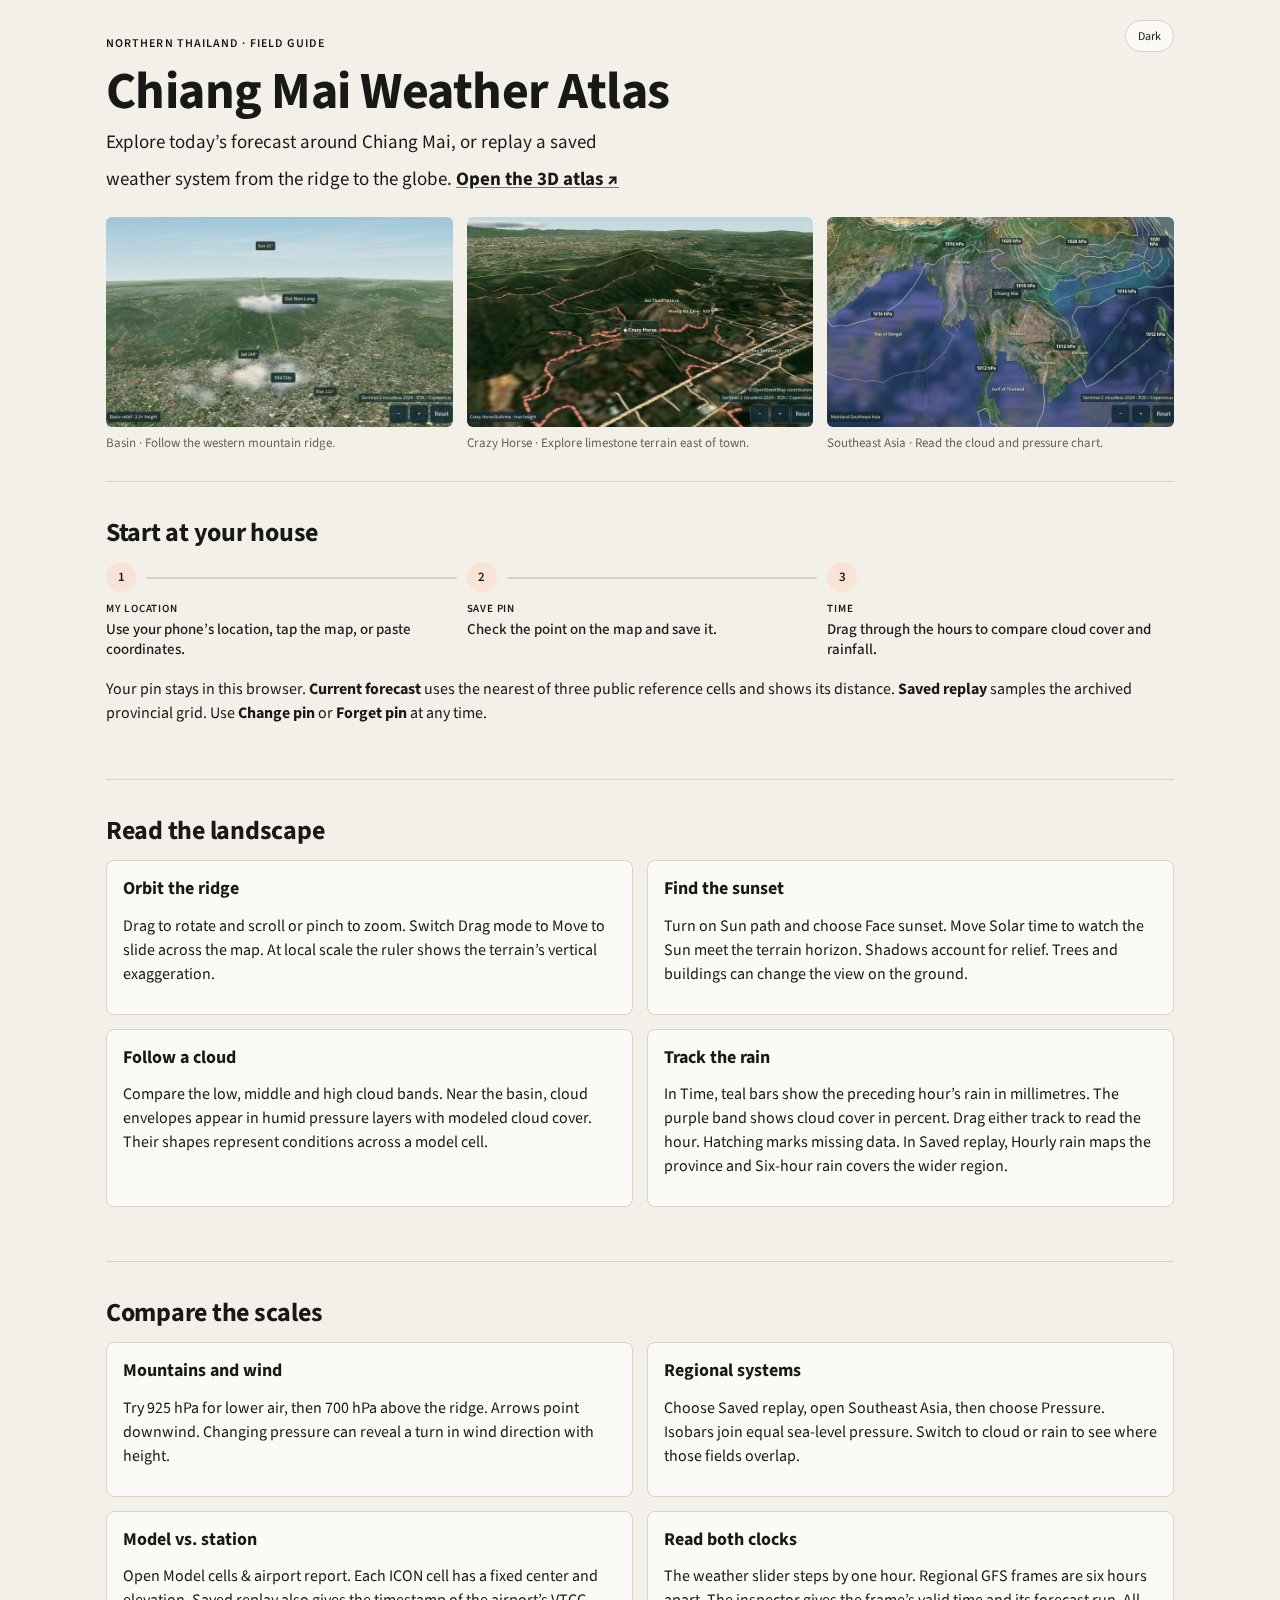
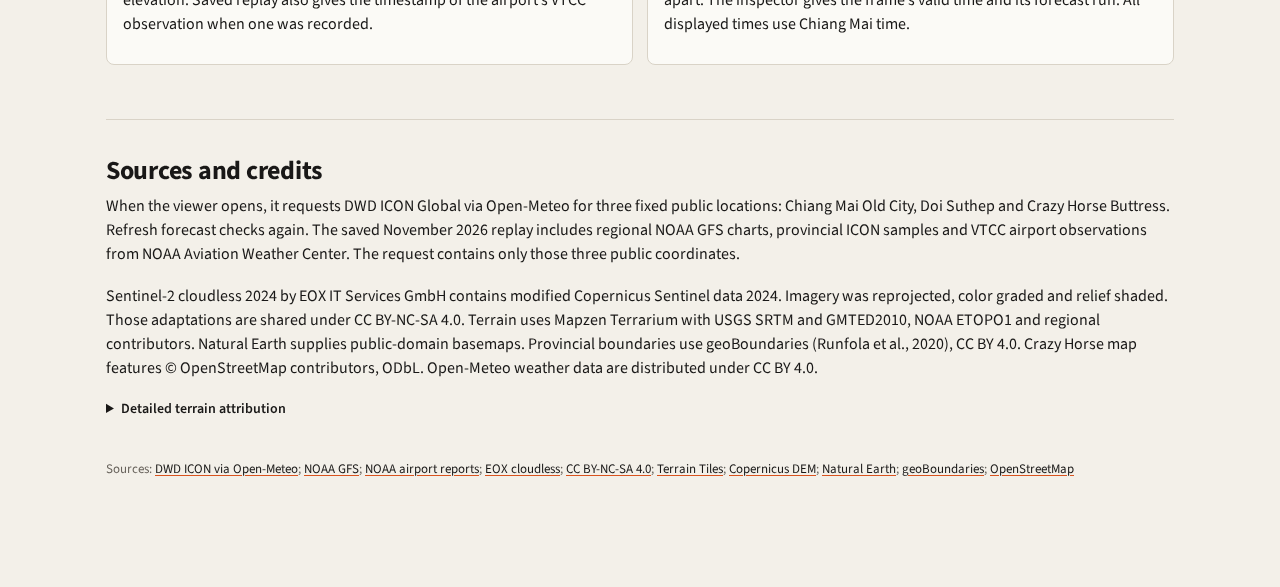
==== field-guide.html @ f9cc0da5 "Give phones a full-screen weather map with location and hourly rain and cloud tracks" ====
<!doctype html>
<html lang="en"><head><meta http-equiv="Content-Security-Policy" content="default-src 'none'; script-src 'self' 'sha256-xn8IYVAVYwqFWPfPCbntlvoXPFOeqC4NJc8bi4zVxy8='; connect-src 'self'; img-src 'self' data: blob:; style-src 'self' 'unsafe-inline'; font-src 'self'; base-uri 'none'; form-action 'none'; object-src 'none'"><meta name="robots" content="noindex, nofollow, noimageindex"><meta name="referrer" content="no-referrer"><meta charset="utf-8"><meta name="viewport" content="width=device-width,initial-scale=1"><meta name="color-scheme" content="light dark"><script>(function () {
  const root = document.documentElement;
  try {
    const saved = localStorage.getItem('page-render-theme');
    if (saved === 'light' || saved === 'dark') root.dataset.theme = saved;
  } catch (error) {}
  document.addEventListener('DOMContentLoaded', function () {
    const button = document.querySelector('.theme-switch');
    const system = matchMedia('(prefers-color-scheme: dark)');
    function dark() { return root.dataset.theme ? root.dataset.theme === 'dark' : system.matches; }
    function paint() {
      button.textContent = dark() ? 'Light' : 'Dark';
      button.setAttribute('aria-label', 'Switch to ' + (dark() ? 'light' : 'dark') + ' mode');
    }
    button.addEventListener('click', function () {
      root.dataset.theme = dark() ? 'light' : 'dark';
      try { localStorage.setItem('page-render-theme', root.dataset.theme); } catch (error) {}
      paint();
    });
    system.addEventListener('change', paint);
    paint();
  });
})();
</script><title>Chiang Mai Weather Atlas</title><style>
:root{--bg:#f3f0e9;--panel:#fbfaf6;--ink:#191817;--mut:#68635c;--hair:#d9d3c7;--track:#e7e2d7;--acc:#d9531e;--accs:#f8e3d6;--good:#2f7d4f;--goods:#f1f5ef;--warn:#805700;--warns:#f5ecd6;--bad:#b23a2e;--bads:#f7e8e4;--info:#435b72;--infos:#e7edf2;--font:"Inter","Helvetica Neue",Arial,sans-serif;--mono:"Inter","Helvetica Neue",Arial,sans-serif;--display:"Space Grotesk","Helvetica Neue",Arial,sans-serif;--code:"JetBrains Mono",ui-monospace,Menlo,monospace;--r:8px;--rs:6px;--pad:16px;--weight:700}
@media (prefers-color-scheme: dark){:root:not([data-theme="light"]){--bg:#0d0e10;--panel:#141518;--ink:#ece8e1;--mut:#8b8780;--hair:#24262a;--track:#17181b;--acc:#f2a541;--accs:#302415;--good:#5cc47e;--goods:#14291b;--warn:#f2c14e;--warns:#211b0d;--bad:#ef6a5a;--bads:#301a18;--info:#9bbad8;--infos:#192633}}
:root[data-theme="dark"]{--bg:#0d0e10;--panel:#141518;--ink:#ece8e1;--mut:#8b8780;--hair:#24262a;--track:#17181b;--acc:#f2a541;--accs:#302415;--good:#5cc47e;--goods:#14291b;--warn:#f2c14e;--warns:#211b0d;--bad:#ef6a5a;--bads:#301a18;--info:#9bbad8;--infos:#192633}
.theme-switch{position:absolute;top:20px;right:16px;background:var(--panel);color:var(--ink);border:1px solid var(--hair);border-radius:20px;padding:6px 12px;font-size:12px;min-height:32px}
@media (prefers-color-scheme: dark){:root:not([data-theme="light"]) .gallery-caption{position:absolute;left:0;right:0;bottom:0;padding:22px 8px 6px;background:linear-gradient(transparent,rgba(0,0,0,.85));color:#fff}:root:not([data-theme="light"]) .gallery-caption small{color:#cfcac2}:root:not([data-theme="light"]) .gallery-heading h2{font-family:"Archivo",sans-serif;text-transform:uppercase;letter-spacing:.02em;font-weight:800}}
:root[data-theme="dark"] .gallery-caption{position:absolute;left:0;right:0;bottom:0;padding:22px 8px 6px;background:linear-gradient(transparent,rgba(0,0,0,.85));color:#fff}:root[data-theme="dark"] .gallery-caption small{color:#cfcac2}:root[data-theme="dark"] .gallery-heading h2{font-family:"Archivo",sans-serif;text-transform:uppercase;letter-spacing:.02em;font-weight:800}
*{box-sizing:border-box;min-width:0}
html{-webkit-text-size-adjust:100%;overflow-wrap:anywhere}
body{margin:0;background:var(--bg);color:var(--ink);font:16px/1.5 var(--font);font-style:normal}
.wrap{max-width:1040px;margin:0 auto;padding:28px 16px 64px}
h1{font:var(--weight) clamp(30px,6vw,52px)/1.05 var(--display);letter-spacing:-.01em;margin:6px 0 10px}
h2{font:var(--weight) 26px/1.15 var(--display);letter-spacing:-.01em;margin:0 0 4px}
h3{font:700 18px/1.25 var(--font);margin:0 0 6px}
p{margin:8px 0 12px}code{font-family:var(--code);font-size:.82em;overflow-wrap:anywhere}
a{color:var(--acc);text-underline-offset:2px}a:focus-visible,summary:focus-visible,.tscroll:focus-visible{outline:2px solid var(--acc);outline-offset:3px}
section{padding:36px 0 8px;border-top:1px solid var(--hair);margin-top:28px}
.block{margin-bottom:18px}.block-label{margin-bottom:10px}
.eyebrow{font:600 12px/1.3 var(--mono);text-transform:uppercase;letter-spacing:.09em;color:var(--mut)}
.lab{font:600 11px/1.3 var(--mono);text-transform:uppercase;letter-spacing:.08em;color:var(--mut)}
.sub{color:var(--mut);margin:0 0 18px;max-width:64ch}.verdict,.size-lead{font-size:19px;max-width:60ch}
.panel{background:var(--panel);border:1px solid var(--hair);border-radius:var(--r);padding:16px}
.tone-accent{--tone:var(--acc);--soft:var(--accs)}.tone-good{--tone:var(--good);--soft:var(--goods)}
.tone-warn{--tone:var(--warn);--soft:var(--warns)}.tone-bad{--tone:var(--bad);--soft:var(--bads)}
.tone-info{--tone:var(--info);--soft:var(--infos)}.tone-mute{--tone:var(--mut);--soft:var(--track)}
.flow-row{list-style:none;padding:0;margin:14px 0 18px;display:grid;grid-auto-flow:column;grid-auto-columns:minmax(0,1fr);gap:14px}
.node{position:relative;display:flex;flex-direction:column;gap:10px;min-width:0}
.node .step{position:relative;z-index:1;width:30px;height:30px;border-radius:50%;background:var(--soft);color:var(--tone);font:600 13px/30px var(--mono);text-align:center;flex:0 0 30px}
.node:not(:last-child)::after{content:"";position:absolute;top:15px;left:40px;right:-4px;height:2px;border-radius:1px;background:var(--hair)}
.node .body{display:flex;flex-direction:column;gap:3px;min-width:0}
.node .k{font:600 11px/1.3 var(--mono);text-transform:uppercase;letter-spacing:.07em;color:var(--mut)}.node .v{font-size:15px;font-weight:500;line-height:1.35;color:var(--ink);overflow-wrap:anywhere}
.tiles{display:grid;grid-template-columns:repeat(auto-fit,minmax(min(140px,100%),1fr));gap:10px;margin:14px 0}
.tile{background:var(--panel);border:1px solid var(--hair);border-radius:var(--r);padding:14px}
.tile .n{font:var(--weight) clamp(26px,4.6vw,38px)/1 var(--display);letter-spacing:-.01em;color:var(--tone)}
.tile .t{font-size:13px;color:var(--mut);margin-top:6px}.tile.tone-warn,.tile.tone-bad{background:var(--soft)}
.brow{display:flex;flex-direction:column;gap:6px;margin:12px 0;font-size:14px}.brow:first-child{margin-top:0}
.bhead{display:flex;justify-content:space-between;align-items:baseline;gap:12px}
.bs{width:100%;height:10px;display:block;overflow:visible}.bl{color:var(--ink)}
.bv{font:600 14px/1.2 var(--mono);font-variant-numeric:tabular-nums;color:var(--ink);text-align:right;white-space:nowrap}
.track{fill:var(--track)}.fill{fill:var(--tone)}
.legend{display:flex;gap:14px;flex-wrap:wrap;font-size:12.5px;color:var(--mut);margin-top:8px}.sw{display:inline-block;width:10px;height:10px;border-radius:2px;margin-inline-end:5px;vertical-align:-1px;background:var(--tone)}
.tag{display:inline-block;font:600 12px/1 var(--mono);text-transform:uppercase;letter-spacing:.08em;padding:6px 9px;border-radius:var(--rs);background:var(--tone);color:var(--panel)}.threshold{stroke:var(--ink);stroke-width:1;vector-effect:non-scaling-stroke}
.card-grid{display:grid;gap:14px;margin-top:14px}.card{background:var(--panel);border:1px solid var(--hair);border-radius:var(--r);padding:var(--pad)}
.card.compact{padding:14px}.chead{position:relative}.ranked>.chead{padding-inline-start:60px;min-height:46px}
.rank{position:absolute;inset-inline-start:0;top:0;font:var(--weight) 46px/.9 var(--display);letter-spacing:-.01em;color:var(--acc);max-width:54px;overflow-wrap:anywhere}
.meta{display:flex;gap:6px;flex-wrap:wrap}.chip{display:inline-block;font-size:12px;padding:3px 8px;border-radius:var(--rs);background:var(--soft);color:var(--tone)}
h2 .chip{font:600 11px/1.3 var(--mono);text-transform:uppercase;vertical-align:middle;letter-spacing:.08em}
.today{font-size:14.5px;margin:12px 0 10px}.today .lab{margin-inline-end:6px}.facts{margin:6px 0 8px;padding-inline-start:18px;font-size:14px}.facts li{margin:3px 0}
.fold{margin-top:10px;font-size:14px}.fold summary{cursor:pointer;color:var(--acc);font-weight:600}.fold p{color:var(--mut);margin:8px 0 0}
.callout-panel{background:var(--soft);border-radius:var(--r);padding:var(--pad)}.callout-panel .lab{color:var(--tone);margin-bottom:8px}
.nogrid{display:flex;flex-wrap:wrap;gap:6px;margin-top:10px}.nogrid .chip{font-size:13px;border:1px solid var(--hair);padding:4px 8px}
.xrow{display:grid;grid-template-columns:repeat(auto-fit,minmax(min(240px,100%),1fr));gap:10px;margin-top:8px}
.xcard{background:var(--panel);border:1px solid var(--hair);border-radius:var(--r);padding:12px;font-size:13.5px}.xcard p{margin:5px 0 6px}.xwho{font-weight:700}.xd{font-weight:400;color:var(--mut);font-size:12px;margin-inline-start:4px}
.twocol,.cols-2{display:grid;grid-template-columns:repeat(2,minmax(0,1fr));gap:14px}.cols-3{grid-template-columns:repeat(3,minmax(0,1fr))}.cols-1{grid-template-columns:minmax(0,1fr)}
table{width:100%;border-collapse:collapse;font-size:14px;min-width:480px}
th{font:600 11px/1.3 var(--mono);text-transform:uppercase;letter-spacing:.06em;color:var(--mut);text-align:left;padding:8px;border-bottom:1px solid var(--hair)}
td{padding:9px 8px;border-bottom:1px solid var(--hair);vertical-align:top;max-width:400px}td[class^=tone-]{color:var(--tone)}.numeric{text-align:right;font-variant-numeric:tabular-nums}.m{color:var(--mut);font-size:13px}.tscroll{overflow-x:auto;max-width:100%}
.gloss{display:flex;gap:8px 18px;flex-wrap:wrap;font-size:13.5px;color:var(--mut);margin:14px 0 0}.gloss b{color:var(--ink)}
.image-grid{display:grid;grid-template-columns:repeat(auto-fill,minmax(min(var(--image-min),100%),1fr));gap:14px}
figure{margin:0}.image-box{aspect-ratio:8/5;background:var(--track);border-radius:var(--rs);overflow:hidden}.image-box a{display:block;height:100%}.image-box img{width:100%;height:100%;display:block}.fit-cover{object-fit:cover}.fit-contain{object-fit:contain}
figcaption,.note{font-size:13px;color:var(--mut);margin:6px 0 0}
.timeline-row{display:grid;grid-template-columns:minmax(70px,140px) minmax(0,1fr);gap:14px;padding:12px 0}.timeline-row+.timeline-row{border-top:1px solid var(--hair)}.when{font:500 12px/1.5 var(--mono);color:var(--tone)}
.kv-grid{display:grid;gap:14px;margin:0}.kv-grid dd{margin:6px 0 0}.text .tone-mute{color:var(--mut)}.text .tone-good,.text .tone-warn,.text .tone-bad,.text .tone-info{color:var(--tone)}
footer{margin-top:40px;font-size:13px;color:var(--mut)}
@media(max-width:720px){
 .tiles{grid-template-columns:repeat(2,minmax(0,1fr))}
 .compact,.twocol,.kv-grid{grid-template-columns:minmax(0,1fr)}
 .flow-row{grid-auto-flow:row;gap:0}.node{flex-direction:row;gap:14px;padding-bottom:16px}.node:last-child{padding-bottom:0}
 .node:not(:last-child)::after{top:34px;bottom:4px;left:14px;right:auto;width:2px;height:auto}.node .body{padding-top:5px}.rank{font-size:36px}.ranked>.chead{padding-inline-start:48px}
}

.block.bars{background:var(--panel);border:1px solid var(--hair);border-radius:var(--r);padding:16px}
.card .block.bars{background:none;border:0;padding:0;margin:10px 0}
.callout-panel.tone-bad{background:var(--panel);border:1px solid var(--hair)}
.cardlink{margin:8px 0 0;font-size:14px}
.verdict{margin-bottom:24px}

/* Ink applies to all report blocks through the shared tokens. */
[data-page-theme="ink"] h3{font-family:var(--display)}
[data-page-theme="ink"] .wrap{max-width:1100px;position:relative}
[data-page-theme="ink"] header{padding-inline-end:76px}
[data-page-theme="ink"] .tag{background:var(--soft);color:var(--tone)}
/* Ink orange cannot reach 4.5:1 as text on its own tint, so accent text on a tint uses ink. */
[data-page-theme="ink"] .chip.tone-accent,[data-page-theme="ink"] .tag.tone-accent,[data-page-theme="ink"] .node.tone-accent .step,[data-page-theme="ink"] .callout-panel.tone-accent .lab{color:var(--ink)}
[data-page-theme="ink"] a,[data-page-theme="ink"] .fold summary{color:var(--ink);text-decoration-color:var(--acc)}
[data-page-theme="ink"] .eyebrow{color:var(--ink)}
button,textarea{font:inherit}
button{cursor:pointer}
button:focus-visible,textarea:focus-visible{outline:2px solid var(--acc);outline-offset:3px}
.gallery-tabs{position:sticky;top:0;z-index:5;display:flex;gap:18px;max-width:100%;overflow-x:auto;background:var(--bg);padding:12px 0;border-bottom:1px solid var(--hair);scrollbar-width:thin}
.gallery-tabs a{flex-shrink:0;color:var(--mut);font-size:14px;font-weight:600;text-decoration:none;padding-bottom:4px}
.gallery-tabs a[aria-current]{color:var(--ink);box-shadow:0 2px 0 var(--acc)}
.gallery-group{padding:22px 0 6px;margin:0;border:0;scroll-margin-top:65px}
.gallery-heading{display:flex;justify-content:space-between;align-items:baseline;gap:10px}
.gallery-heading h2{font-size:20px;margin:0}
.gallery-count{color:var(--mut);font-size:12px;white-space:nowrap}
.gallery-sub{color:var(--mut);font-size:13px;margin:2px 0 12px}
.gallery-grid{display:grid;grid-template-columns:repeat(2,minmax(0,1fr));gap:10px}
.gallery-grid.square{grid-template-columns:repeat(3,minmax(0,1fr))}
.gallery-tile{display:block;position:relative;background:none;border:0;padding:0;color:var(--ink);text-align:left;width:100%}
.gallery-tile img{display:block;width:100%;aspect-ratio:16/10;object-fit:cover;background:var(--track);border-radius:6px}
.square .gallery-tile img{aspect-ratio:1}
.gallery-caption{display:block;padding:5px 1px 0}
.gallery-caption b,.gallery-caption small{display:block;white-space:nowrap;overflow:hidden;text-overflow:ellipsis}
.gallery-caption b{font-size:13px;font-weight:600}
.gallery-caption small{font-size:12px;color:var(--mut)}
.square .gallery-caption small{display:none}
.gallery-flag,.gallery-mark:not(:empty){position:absolute;top:6px;right:6px;padding:2px 7px;border-radius:12px;background:var(--panel);color:var(--warn);font-size:11px;font-weight:700;border:1px solid var(--warn)}
.gallery-mark{pointer-events:none;text-transform:capitalize}
.gallery-tile[data-verdict="keep"] .gallery-mark{color:var(--good);background:var(--goods);border-color:var(--good)}
.gallery-tile[data-verdict="change"] .gallery-mark{color:var(--warn);background:var(--warns)}
.gallery-tile[data-verdict="redo"] .gallery-mark{color:var(--bad);background:var(--bads);border-color:var(--bad)}
.gallery-tile[data-verdict]:not([data-verdict=""]) .gallery-flag{display:none}
body:has(.gallery-bar){padding-bottom:90px}
/* A shared dock keeps multiple gallery summaries from covering each other. */
.gallery-dock{position:fixed;bottom:0;left:0;right:0;z-index:6;max-height:30vh;overflow:auto;background:var(--panel);border-top:1px solid var(--hair)}
.gallery-bar{padding:10px 16px;display:flex;align-items:center;justify-content:space-between;gap:12px;flex-wrap:wrap}
.gallery-bar:last-child{padding-bottom:calc(10px + env(safe-area-inset-bottom))}
.gallery-bar>div{flex:1;font-size:13px;color:var(--mut)}
.gallery-save{display:block;font-size:11px}
.gallery-copy{border:0;background:var(--ink);color:var(--bg);border-radius:8px;padding:10px 16px;font-size:14px;font-weight:700}
.gallery-copybox{flex-basis:100%;width:100%;background:var(--bg);color:var(--ink)}
.gallery-open{overflow:hidden}
.gallery-view{position:fixed;inset:0;width:100%;max-width:none;height:100%;height:100dvh;max-height:none;margin:0;padding:0;border:0;background:#08090a;color:#fff}
.gallery-view[open]{display:flex;flex-direction:column}
.gallery-view::backdrop{background:#08090a}
.gallery-top{display:flex;align-items:center;justify-content:space-between;padding:10px 12px;font-size:13px}
.gallery-close{color:#fff;background:none;border:1px solid #777;border-radius:6px;padding:6px 12px}
.gallery-image{flex:1;min-height:0;display:flex;justify-content:center;align-items:center;padding:8px;touch-action:pan-y}
.gallery-image img{max-width:100%;max-height:100%;object-fit:contain}
.gallery-live{width:100%;height:100%;border:0;background:#fff}
.gallery-image [hidden]{display:none}
.gallery-panel{background:var(--panel);color:var(--ink);padding:12px 16px calc(14px + env(safe-area-inset-bottom));max-height:55vh;overflow:auto}
.gallery-panel h3{font:700 18px/1.2 var(--display);margin:0}
.gallery-line,.gallery-note{font-size:13px;margin:2px 0 0;color:var(--mut);white-space:pre-wrap}
.gallery-choices{display:grid;grid-template-columns:repeat(3,minmax(0,1fr));gap:8px;margin:12px 0 8px}
.gallery-choices button{background:var(--bg);color:var(--ink);border:1px solid var(--hair);border-radius:8px;padding:11px 0;font-size:14px;font-weight:700}
.gallery-choices [data-verdict="keep"][aria-pressed="true"]{background:var(--goods);color:var(--good);border-color:var(--good)}
.gallery-choices [data-verdict="change"][aria-pressed="true"]{background:var(--warns);color:var(--warn);border-color:var(--warn)}
.gallery-choices [data-verdict="redo"][aria-pressed="true"]{background:var(--bads);color:var(--bad);border-color:var(--bad)}
.gallery-note-label{font-size:12px;color:var(--mut)}
.gallery-input{display:block;width:100%;background:var(--bg);color:var(--ink);border:1px solid var(--hair);border-radius:8px;padding:9px;font-size:14px;resize:vertical;min-height:44px;max-height:120px}
.gallery-navigation{display:flex;justify-content:space-between;margin-top:8px}
.gallery-navigation button{background:none;border:0;color:var(--mut);font-size:14px;padding:6px 0;min-height:36px}
.wrap:has(.gallery-root)>header h1{font-size:26px}
.wrap:has(.gallery-root)>header .verdict{font-size:15px;color:var(--mut);margin:6px 0 12px}
@media(min-width:700px){.gallery-grid{grid-template-columns:repeat(3,minmax(0,1fr))}.gallery-grid.square{grid-template-columns:repeat(5,minmax(0,1fr))}}
@media(min-width:1000px){.gallery-grid{grid-template-columns:repeat(4,minmax(0,1fr))}.gallery-grid.square{grid-template-columns:repeat(7,minmax(0,1fr))}}

[data-page-theme="ink"] .callout-panel.tone-accent{color:#ece8e1}
[data-page-theme="ink"] .rank,[data-page-theme="ink"] .node.tone-accent .k,[data-page-theme="ink"] .tile.tone-accent .n{color:var(--ink)}
[data-page-theme="ink"] td.tone-accent,[data-page-theme="ink"] .timeline-row.tone-accent .when{color:var(--ink)}

.gallery-pick{margin:12px 0 4px;padding:12px;background:var(--panel);border:1px solid var(--hair);border-radius:8px}
.gallery-pick-opts{display:flex;flex-wrap:wrap;gap:8px}
.gallery-pick-opt{display:flex;align-items:center;gap:6px;border:1px solid var(--hair);border-radius:8px;padding:8px 12px;font-size:14px;font-weight:600;background:var(--bg);cursor:pointer}
.gallery-pick-opt:has(input:checked){border-color:var(--good);background:var(--goods);color:var(--good)}
.gallery-rec{font-size:13px;color:var(--mut);margin:8px 0 0}
.gallery-pick-note{display:block;width:100%;margin-top:8px;background:var(--bg);color:var(--ink);border:1px solid var(--hair);border-radius:8px;padding:9px;font-size:14px;resize:vertical;min-height:44px;max-height:120px}
</style><link rel="stylesheet" href="observatory/friends.css?v=c3d98288d8d1"></head><body data-page-theme="ink"><main class="wrap"><button type="button" class="theme-switch" aria-label="Switch to dark mode">Dark</button><header><p class="eyebrow">Northern Thailand · Field guide</p><h1>Chiang Mai Weather Atlas</h1><p class="verdict">Explore today’s forecast around Chiang Mai, or replay a saved weather system from the ridge to the globe. <a href="observatory.html" rel="noopener noreferrer">Open the 3D atlas ↗</a></p></header><div class="block images"><div class="image-grid" style="--image-min:270px"><figure><div class="image-box"><a href="observatory.html" rel="noopener noreferrer"><img class="fit-cover" src="observatory/guide-basin.jpg" alt="3D terrain of the Chiang Mai basin and western ridge" loading="lazy"></a></div><figcaption>Basin · Follow the western mountain ridge.</figcaption></figure><figure><div class="image-box"><a href="observatory.html?view=crag" rel="noopener noreferrer"><img class="fit-cover" src="observatory/guide-crag.jpg" alt="Oblique detail of Crazy Horse Buttress" loading="lazy"></a></div><figcaption>Crazy Horse · Explore limestone terrain east of town.</figcaption></figure><figure><div class="image-box"><a href="observatory.html?view=region&amp;weather=replay&amp;chart=composite" rel="noopener noreferrer"><img class="fit-cover" src="observatory/guide-region.jpg" alt="Regional map across mainland Southeast Asia" loading="lazy"></a></div><figcaption>Southeast Asia · Read the cloud and pressure chart.</figcaption></figure></div></div>
<section class="block section"><h2>Start at your house</h2><div class="block flow"><ol class="flow-row"><li class="node tone-accent"><span class="step">1</span><span class="body"><span class="k">My location</span><span class="v">Use your phone’s location, tap the map, or paste coordinates.</span></span></li><li class="node tone-accent"><span class="step">2</span><span class="body"><span class="k">Save pin</span><span class="v">Check the point on the map and save it.</span></span></li><li class="node tone-accent"><span class="step">3</span><span class="body"><span class="k">Time</span><span class="v">Drag through the hours to compare cloud cover and rainfall.</span></span></li></ol></div>
<div class="block text"><div class="tone-accent size-normal"><p class="">Your pin stays in this browser. <b>Current forecast</b> uses the nearest of three public reference cells and shows its distance. <b>Saved replay</b> samples the archived provincial grid. Use <b>Change pin</b> or <b>Forget pin</b> at any time.</p></div></div>
</section>
<section class="block section"><h2>Read the landscape</h2><div class="block cards"><div class="card-grid compact cols-2"><article class="card"><div class="chead"><h3>Orbit the ridge</h3><div class="meta"></div></div><p class="">Drag to rotate and scroll or pinch to zoom. Switch Drag mode to Move to slide across the map. At local scale the ruler shows the terrain’s vertical exaggeration.</p></article><article class="card"><div class="chead"><h3>Find the sunset</h3><div class="meta"></div></div><p class="">Turn on Sun path and choose Face sunset. Move Solar time to watch the Sun meet the terrain horizon. Shadows account for relief. Trees and buildings can change the view on the ground.</p></article><article class="card"><div class="chead"><h3>Follow a cloud</h3><div class="meta"></div></div><p class="">Compare the low, middle and high cloud bands. Near the basin, cloud envelopes appear in humid pressure layers with modeled cloud cover. Their shapes represent conditions across a model cell.</p></article><article class="card"><div class="chead"><h3>Track the rain</h3><div class="meta"></div></div><p class="">In Time, teal bars show the preceding hour’s rain in millimetres. The purple band shows cloud cover in percent. Drag either track to read the hour. Hatching marks missing data. In Saved replay, Hourly rain maps the province and Six-hour rain covers the wider region.</p></article></div></div>
</section>
<section class="block section"><h2>Compare the scales</h2><div class="block cards"><div class="card-grid compact cols-2"><article class="card"><div class="chead"><h3>Mountains and wind</h3><div class="meta"></div></div><p class="">Try 925 hPa for lower air, then 700 hPa above the ridge. Arrows point downwind. Changing pressure can reveal a turn in wind direction with height.</p></article><article class="card"><div class="chead"><h3>Regional systems</h3><div class="meta"></div></div><p class="">Choose Saved replay, open Southeast Asia, then choose Pressure. Isobars join equal sea-level pressure. Switch to cloud or rain to see where those fields overlap.</p></article><article class="card"><div class="chead"><h3>Model vs. station</h3><div class="meta"></div></div><p class="">Open Model cells &amp; airport report. Each ICON cell has a fixed center and elevation. Saved replay also gives the timestamp of the airport’s VTCC observation when one was recorded.</p></article><article class="card"><div class="chead"><h3>Read both clocks</h3><div class="meta"></div></div><p class="">The weather slider steps by one hour. Regional GFS frames are six hours apart. The inspector gives the frame’s valid time and its forecast run. All displayed times use Chiang Mai time.</p></article></div></div>
</section>
<section class="block section"><h2 id="credits">Sources and credits</h2><div class="block text"><div class="tone-accent size-normal"><p class="">When the viewer opens, it requests DWD ICON Global via Open-Meteo for three fixed public locations: Chiang Mai Old City, Doi Suthep and Crazy Horse Buttress. Refresh forecast checks again. The saved November 2026 replay includes regional NOAA GFS charts, provincial ICON samples and VTCC airport observations from NOAA Aviation Weather Center. The request contains only those three public coordinates.</p></div></div>
<div class="block text"><div class="tone-accent size-normal"><p class="">Sentinel-2 cloudless 2024 by EOX IT Services GmbH contains modified Copernicus Sentinel data 2024. Imagery was reprojected, color graded and relief shaded. Those adaptations are shared under CC BY-NC-SA 4.0. Terrain uses Mapzen Terrarium with USGS SRTM and GMTED2010, NOAA ETOPO1 and regional contributors. Natural Earth supplies public-domain basemaps. Provincial boundaries use geoBoundaries (Runfola et al., 2020), CC BY 4.0. Crazy Horse map features © OpenStreetMap contributors, ODbL. Open-Meteo weather data are distributed under CC BY 4.0.</p></div></div>
<div class="block fold"><details class="fold"><summary>Detailed terrain attribution</summary><p class="">The crag terrain was produced using Copernicus WorldDEM-30 © DLR e.V. 2010-2014 and © Airbus Defence and Space GmbH 2014-2018 provided under COPERNICUS by the European Union and ESA; all rights reserved. <a href="https://github.com/tilezen/joerd/blob/master/docs/attribution.md" rel="noopener noreferrer">Terrain Tiles source attributions</a> · <a href="https://doi.org/10.5270/ESA-c5d3d65" rel="noopener noreferrer">Copernicus DEM licence and citation</a> · <a href="https://creativecommons.org/licenses/by/4.0/" rel="noopener noreferrer">CC BY 4.0</a>.</p></details></div>
<footer class="block footer">Sources: <a href="https://open-meteo.com/en/docs/dwd-api" rel="noopener noreferrer">DWD ICON via Open-Meteo</a>; <a href="https://registry.opendata.aws/noaa-gfs-bdp-pds/" rel="noopener noreferrer">NOAA GFS</a>; <a href="https://aviationweather.gov/data/api/" rel="noopener noreferrer">NOAA airport reports</a>; <a href="https://cloudless.eox.at/" rel="noopener noreferrer">EOX cloudless</a>; <a href="https://creativecommons.org/licenses/by-nc-sa/4.0/" rel="noopener noreferrer">CC BY-NC-SA 4.0</a>; <a href="https://registry.opendata.aws/terrain-tiles/" rel="noopener noreferrer">Terrain Tiles</a>; <a href="https://registry.opendata.aws/copernicus-dem/" rel="noopener noreferrer">Copernicus DEM</a>; <a href="https://www.naturalearthdata.com/" rel="noopener noreferrer">Natural Earth</a>; <a href="https://www.geoboundaries.org/" rel="noopener noreferrer">geoBoundaries</a>; <a href="https://www.openstreetmap.org/copyright" rel="noopener noreferrer">OpenStreetMap</a></footer>
</section>
</main></body></html>
---- observatory/friends.css ----
@font-face{font-family:"Source Sans 3";src:url("sourcesans.otf") format("opentype");font-weight:200 900;font-display:swap}
:root{--font:"Source Sans 3",Arial,sans-serif;--mono:var(--font);--display:var(--font)}
[data-page-theme] header .verdict a{display:inline-block;margin-top:.5rem;font-weight:700}
[data-page-theme] .image-box{aspect-ratio:1.65}
.explorer{margin:0;color:#1b302c;background:#f1f1e8;font:16px/1.42 var(--font);color-scheme:light}
.explorer *{box-sizing:border-box}.explorer [hidden]{display:none!important}.explorer button,.explorer input,.explorer select{font:inherit;accent-color:#52694e}.explorer button,.explorer select{cursor:pointer}
.mast{background:#162a2c;display:flex;justify-content:space-between;align-items:center;padding:12px clamp(12px,3vw,46px);gap:12px}.mast a{color:#f4eed9;text-decoration:none;font-size:15px}.mast a:first-child{font-size:20px}.mast b{font-weight:450;color:#c2d4c3}
.workspace{max-width:1700px;margin:auto;padding:16px clamp(10px,2vw,34px) 32px;display:grid;grid-template-columns:minmax(0,1fr) minmax(238px,290px);gap:20px;align-items:start}.map-col{min-width:0}.locations,.actions,.scrub,.timehead,.range-ends,.setting{display:flex;align-items:center;gap:6px}.locations{flex-wrap:wrap;margin-bottom:10px}.locations button,.inspector button,.scrub button,.setting select{background:#fdfbf3;border:1px solid #bbcab9;color:#233c31;border-radius:5px;min-height:36px;padding:5px 10px}.locations [aria-pressed=true],#play[aria-pressed=true]{background:#284638;color:#fffbec;border-color:#284638}
#orbit .aw-flight,#orbit .aw-details,#orbit .aw-controls{display:none}
#orbit .aw{border-radius:8px;font-family:var(--font)}#orbit .aw .aw-stage{height:clamp(420px,62vh,760px)}#orbit .aw-status{font-size:13px}#orbit .aw-status,#orbit .aw-caption,#orbit .aw-observation{font-family:var(--font)}
.timebox{margin-top:10px;background:#e3e8db;border-radius:6px;padding:10px 13px}.timehead,.range-ends{justify-content:space-between}.timehead strong{font-size:19px}.timehead span,.range-ends,.inspector small{font-size:13px;color:#455a4f}.scrub{margin-top:6px}.scrub input{min-width:60px;flex:1;margin-left:4px}.range-ends{margin-top:3px}
.inspector{padding-top:4px;min-width:0}.inspector h1{font-size:26px;line-height:1.1;margin:3px 0 14px}.inspector fieldset,.inspector details{border:0;border-top:1px solid #b6c4b3;margin:0 0 9px;padding:7px 0 3px}.inspector legend,.inspector summary{font-weight:650;font-size:17px;padding-right:7px}.inspector summary{cursor:pointer}.switches{display:grid;grid-template-columns:repeat(2,minmax(0,1fr));gap:2px}.switches label{display:flex;align-items:center;gap:6px;min-height:30px}.setting{font-size:14px;margin:5px 0}.setting select{margin-left:auto;max-width:70%;min-height:31px;padding:2px 3px}.solar{display:block;margin-top:7px}.solar output{float:right}.solar input{display:block;width:100%;margin:0 0 5px}.inspector small{display:block;line-height:1.28;margin:5px 0}.inspector .quiet{min-height:28px;font-size:14px}.credits{display:block;margin-top:8px;color:#304c3b}.inspector p{font-size:15px;line-height:1.4;margin:7px 0}.explorer :focus-visible{outline:3px solid #a67124;outline-offset:2px}
.weather-source{display:flex;gap:8px;align-items:center;flex-wrap:wrap}.weather-source select,.weather-source button{font:inherit;font-size:14px;background:#fdfbf3;border:1px solid #aabca6;border-radius:4px;padding:3px 8px;color:#223829;min-height:32px}.weather-source label{font-weight:600}.weather-source select{margin-left:4px}.weather-source button:disabled,.inspector select:disabled{opacity:.64}.timebox #weather-status{font-size:14px;line-height:1.25;margin:4px 0 8px;color:#375142}
body[data-weather-mode=live] #house-panel>h3,body[data-weather-mode=live] #house-panel>[data-source],body[data-weather-mode=live] #house-panel>.house-metrics{display:none}.live-house{display:none}body[data-weather-mode=live] .live-house{display:block}.live-house p{font-size:15px;margin:5px 0}.aw .sun-map-tag{position:absolute;pointer-events:none;transform:translate(5px,-100%);background:#21302aeb;color:#fff2bb;padding:2px 5px;border-radius:3px;font-size:11px}

.icon-library{position:absolute;width:0;height:0;overflow:hidden;pointer-events:none}
.atlas-icon{width:1.2em;height:1.2em;fill:none;stroke:currentColor;stroke-width:1.65;stroke-linecap:round;stroke-linejoin:round;flex:none}
.brand,#field-guide,#my-house{display:inline-flex;align-items:center;gap:.5em}
.brand .atlas-icon{width:1.65em;height:1.65em;color:#e8d7a3}
.sheet-heading,.mobile-only{display:none}
.timebox .weather-source{margin-top:.6rem}
.timebox:has(#weather-track:not(:empty)) .range-ends{display:none}
.explorer .weather-source :disabled,.explorer button:disabled{cursor:default}
.explorer noscript{position:fixed;z-index:10;inset:auto 1rem 50%;background:#f4eed9;padding:1rem;color:#162a2c}
@media(max-width:840px),(max-height:520px) and (pointer:coarse){
  .explorer{
    --hud:#192c2a;--hud-text:#f4f2e5;--hud-soft:#bbcdc2;--hud-line:#50655c;--hud-gold:#f0dca7;
    --left:max(10px,env(safe-area-inset-left));--right:max(10px,env(safe-area-inset-right));
    --top:max(10px,env(safe-area-inset-top));--bottom:max(9px,env(safe-area-inset-bottom));
    --mast-height:3rem;--console-height:7.4rem;--console-width:29rem;--console-top:calc(var(--bottom) + var(--console-height));
    background:#132729;overflow:hidden;
  }
  .explorer .workspace{display:block;padding:0}
  .explorer .mobile-only{display:block}
  .mast{
    position:fixed;z-index:4;inset:var(--top) var(--right) auto var(--left);padding:0;gap:8px;background:none;
    pointer-events:none;align-items:start;
  }
  .mast a{pointer-events:auto;min-height:44px;text-decoration:none;box-shadow:0 2px 10px #06161238}
  .mast .brand,#field-guide{
    padding:.28rem .68rem;background:var(--hud);border:1px solid #738678;border-radius:12px;color:var(--hud-text);
  }
  .mast .brand{gap:.44rem;font-size:1rem;font-weight:680;line-height:1.04}
  .mast .brand b{display:block;font-weight:530;font-size:.76rem;color:var(--hud-soft);line-height:1.13}
  .mast .brand .atlas-icon{width:1.72rem;height:1.72rem;color:var(--hud-gold)}
  #field-guide{font-size:.88rem;gap:.42rem;font-weight:600}
  #orbit{position:fixed;inset:0;z-index:0}
  #orbit .aw,#orbit .aw .aw-stage{width:100%;height:100%;border-radius:0}
  #orbit .aw-status,#orbit .aw-caption,#orbit .aw-observation{display:none}
  #orbit .aw .aw-ruler{
    bottom:calc(var(--console-top) + 8px);left:var(--left);border-radius:4px;
    max-width:calc(100% - var(--right) - var(--left) - 5rem);padding:.12rem .33rem;
    background:#142624d9;color:#faf5dc;font:550 .71rem/1.2 var(--font);
  }
  #orbit .aw .aw-credit{
    right:auto;left:var(--left);bottom:calc(var(--console-top) + 1.85rem);
    max-width:calc(100% - var(--right) - var(--left) - 4rem);
    color:#edf0df;background:#172b28cc;padding:.08rem .25rem;font:500 .65rem/1.2 var(--font);
  }
  #orbit .aw .aw-credit[style]{bottom:calc(var(--console-top) + 2.9rem)!important}
  #orbit .aw .aw-btm{
    right:var(--right);bottom:calc(var(--console-top) + 8px);display:grid;grid-template-columns:1fr;
    gap:0;isolation:isolate;z-index:2;border:1px solid #6e8477;border-radius:11px;overflow:hidden;
    background:var(--hud);box-shadow:0 2px 8px #071c2038;
  }
  #orbit .aw-btm button{
    min-width:44px;min-height:44px;padding:0 .2em;border:0;border-top:1px solid var(--hud-line);border-radius:0;
    background:transparent;color:var(--hud-text);font:450 1.45rem/1 var(--font);
  }
  #orbit .aw-btm [data-cmd=in]{grid-row:1;border:0}
  #orbit .aw-btm [data-cmd=reset]{font-size:.74rem;font-weight:610}
  #orbit .aw .rain-key{top:calc(var(--top) + 3.3rem);right:var(--right);max-width:55vw}
  .explorer .phone-console,.explorer .map-sheet{
    position:fixed;z-index:5;left:var(--left);right:var(--right);
    width:auto;max-width:var(--console-width);margin-inline:auto;
    color:var(--hud-text);background:var(--hud);border:1px solid #788b7d;
    box-shadow:0 6px 25px #091c254d,0 1px 4px #07171448;color-scheme:dark;
  }
  .explorer .phone-console{bottom:var(--bottom);border-radius:18px;overflow:hidden}
  .map-summary{display:flex;align-items:center;justify-content:space-between;gap:.5rem;padding:.44rem .5rem .4rem .84rem}
  .map-reading{min-width:0;line-height:1.17}
  .map-reading strong{display:block;font-size:1.11rem;font-weight:650;letter-spacing:-.018em}
  #map-time{font-size:.78rem;font-weight:530;color:var(--hud-soft)}
  #mobile-location{flex:0 0 auto;max-width:49%}
  #my-house{
    justify-content:center;gap:.35em;border:1px solid #f5e2ae;border-radius:10px;
    padding:.45em .65em;min-height:44px;color:#243328;background:var(--hud-gold);
    font-size:.88rem;font-weight:680;line-height:1.13;
  }
  #my-house .atlas-icon{width:1.12rem;height:1.12rem}
  #map-dock{display:grid;grid-template-columns:repeat(4,minmax(0,1fr));border-top:1px solid #526259;padding:.2rem .28rem;gap:.15rem}
  #map-dock button{
    display:flex;flex-direction:column;align-items:center;justify-content:center;gap:.17rem;min-height:48px;
    border:1px solid transparent;border-radius:9px;background:transparent;
    color:#e4ecdf;font-size:.77rem;font-weight:620;line-height:1.15;
  }
  #map-dock .atlas-icon{width:1.22rem;height:1.22rem;color:#c5d4c5}
  #map-dock [aria-expanded=true]{background:#344d41;border-color:#647a66;color:#f7e6b7}
  #map-dock [aria-expanded=true] .atlas-icon{color:var(--hud-gold)}
  .explorer .map-sheet{
    display:none;bottom:calc(var(--console-top) + 6px);margin-block:0;padding:0;
    max-height:min(54vh,calc(100vh - var(--console-top) - var(--top) - var(--mast-height) - 50px));
    max-height:min(54dvh,calc(100dvh - var(--console-top) - var(--top) - var(--mast-height) - 50px));
    border-radius:17px;overflow:hidden;
  }
  .explorer .map-sheet[data-open]{display:flex;flex-direction:column}
  .explorer .sheet-heading{
    display:flex;align-items:center;justify-content:space-between;flex:none;gap:.5rem;
    padding:.2rem .45rem .15rem 1rem;border-bottom:1px solid var(--hud-line);
  }
  .sheet-heading h2{margin:0;color:var(--hud-text);font-size:1.23rem;letter-spacing:-.025em;line-height:1.2;font-weight:640}
  .sheet-heading h2:focus{outline:none}
  .explorer [data-close-sheet]{
    display:grid;place-items:center;width:44px;min-height:44px;padding:0;border:0;border-radius:8px;background:transparent;color:var(--hud-soft)
  }
  .sheet-scroll{
    padding:.7rem .9rem .85rem;min-height:0;overflow:auto;overscroll-behavior:contain;scrollbar-width:thin;
    scrollbar-color:#819887 transparent;-webkit-overflow-scrolling:touch;
  }
  .explorer[data-sheet-open] #orbit :is(.aw-btm,.aw-ruler,.aw-credit){visibility:hidden}
  .inspector>h1,.inspector>#model-report,.inspector>.credits{display:none}
  .map-sheet button,.map-sheet select,.map-sheet input{font:inherit}
  .explorer .map-sheet :is(.locations button,.actions button,.scrub button,.setting select,.weather-source button,.weather-source select,.quiet){
    min-height:44px;padding:.35em .65em;border:1px solid var(--hud-line);border-radius:8px;
    background:#253b35;color:var(--hud-text);font-size:.95rem;font-weight:560;
  }
  .explorer .map-sheet button:disabled,.explorer .map-sheet select:disabled{opacity:.55}
  .explorer .locations{display:grid;grid-template-columns:repeat(2,minmax(0,1fr));gap:5px;margin:0}
  .explorer .locations button{display:flex;align-items:center;justify-content:space-between;text-align:start}
  .explorer .locations button::after{content:"";display:block;flex:none;margin-inline-start:.3em;width:.45em;height:.45em;border-radius:50%;border:1px solid #88988c}
  .explorer .locations [aria-pressed=true]{border-color:#a1b795;background:#385145;color:#fff7dd}
  .explorer .locations [aria-pressed=true]::after{border-color:var(--hud-gold);background:var(--hud-gold)}
  #mobile-house-readout:not(:empty):has(.house-readout:not([hidden])){margin-top:.75rem}
  #mobile-house-readout .house-readout{margin:0;color:var(--hud-text);font-family:var(--font)}
  #mobile-house-readout .house-readout h2{font:630 1.12rem/1.2 var(--font)}
  #mobile-house-readout .house-readout button{min-height:44px}
  .map-sheet fieldset,.map-sheet details{margin:0;padding:0;border:0;min-width:0}
  .map-sheet fieldset+fieldset,.map-sheet .sheet-scroll>details{margin-top:.7rem;padding-top:.55rem;border-top:1px solid var(--hud-line)}
  .map-sheet fieldset:first-child>legend{position:absolute;width:1px;height:1px;padding:0;clip-path:inset(50%);overflow:hidden;white-space:nowrap}
  .map-sheet legend,.map-sheet summary{font-size:1rem;font-weight:620;color:var(--hud-text)}
  .map-sheet summary{cursor:pointer;min-height:44px;align-content:center}
  .map-sheet .switches{grid-template-columns:repeat(2,minmax(0,1fr));gap:.24rem .36rem}
  .switches label{
    background:#233a33;border:1px solid #4a5f54;border-radius:8px;gap:.45rem;min-height:44px;padding:.35rem .45rem;
    color:#dce7db;font-size:.93rem;line-height:1.15;cursor:pointer;
  }
  .switches label:has(:checked){background:#334c3f;border-color:#738971;color:#fff4ce}
  .switches label:has(:disabled){opacity:.6}
  .explorer .switches input{width:1em;height:1em;margin:0;flex:none;accent-color:var(--hud-gold)}
  .map-sheet .setting{font-size:.95rem;line-height:1.25;margin:.3rem 0;flex-wrap:wrap}
  .map-sheet .setting select{margin-left:auto;max-width:70%;min-width:4em}
  .map-sheet small,.map-sheet .timehead span,.map-sheet .range-ends,.timebox #weather-status{color:var(--hud-soft);font-size:.84rem;line-height:1.35}
  .map-sheet small{display:block;margin:.4rem 0 0}
  .map-sheet .timehead{flex-wrap:wrap;gap:.1rem .5rem;align-items:baseline}
  .map-sheet .timehead strong{font-size:1.02rem;font-weight:650}
  .map-sheet .scrub{gap:.3rem;margin-top:.5rem}
  .map-sheet .scrub button{flex:1}
  .map-sheet .scrub input{width:100%}
  .explorer #play[aria-pressed=true]{border-color:var(--hud-gold);color:var(--hud-gold)}
  .map-sheet .weather-source{gap:.4rem .5rem;padding-top:.5rem;border-top:1px solid var(--hud-line)}
  .map-sheet .weather-source label{font-size:.93rem}
  .map-sheet .weather-source select{max-width:100%}
  .timebox #weather-status{margin:.45rem 0}
  #model-report details,.map-sheet #map-notes{margin-top:.6rem;border-top:1px solid var(--hud-line)}
  .map-sheet .actions{display:flex;flex-wrap:wrap;gap:.4rem}
  .map-sheet .actions button{flex:auto}
  .map-sheet .solar{margin:.75rem 0 .2rem}
  .map-sheet :is(.solar input,.scrub input){min-height:44px;accent-color:var(--hud-gold)}
  .map-sheet .credits{color:var(--hud-gold)}
  .map-sheet #map-notes p{white-space:pre-line}
  .explorer :focus-visible{outline:3px solid #ffda84;outline-offset:-3px}
  .inspector :is(.map-sheet p,.map-sheet small),.map-sheet .setting{overflow-wrap:anywhere}
}
@media(max-height:520px) and (min-aspect-ratio:13/10) and (max-width:840px),(max-height:520px) and (min-aspect-ratio:13/10) and (pointer:coarse){
  .explorer{--console-width:min(46vw,24rem)}
  .explorer .phone-console,.explorer .map-sheet{margin-inline:0;left:auto;right:var(--right);width:var(--console-width)}
  .explorer .map-sheet{max-height:calc(100vh - var(--console-top) - var(--top) - 6px);max-height:calc(100dvh - var(--console-top) - var(--top) - 6px)}
  .mast{right:calc(var(--console-width) + var(--right) + 8px)}
  .map-summary{padding-block:.2rem}
  #map-dock button{flex-direction:row;gap:.3em;min-height:44px}
  #orbit .aw .aw-ruler{bottom:var(--bottom);max-width:44vw}
  #orbit .aw .aw-credit{bottom:calc(var(--bottom) + 1.35rem)}
  #orbit .aw .aw-credit[style]{bottom:calc(var(--bottom) + 2.5rem)!important}
  #orbit .aw .aw-btm{bottom:var(--bottom);right:calc(var(--right) + var(--console-width) + .5rem)}
  .explorer[data-sheet-open] #orbit :is(.aw-btm,.aw-ruler,.aw-credit){visibility:visible}
}
@media(max-width:360px){
  .map-summary{padding-inline-start:.58rem}
  .map-reading strong{font-size:1rem}
  #my-house{padding-inline:.45em}
  .mast .brand .atlas-icon{display:none}
  .mast .brand span{white-space:nowrap}
  #field-guide{gap:.28em}
}
@media(max-width:840px),(max-height:520px) and (pointer:coarse){
  .map-reading{padding:0;min-height:44px;border:0;text-align:start;background:transparent;color:var(--hud-text)}
  #map-weather{display:block;color:#dce7d8;font-size:.77rem;font-weight:560}
}
@media(max-width:840px),(max-height:520px) and (pointer:coarse){
  .explorer[data-sheet-open] :is(#map-time,#map-weather){display:none}
  #weather-track{margin-top:.4rem}
}
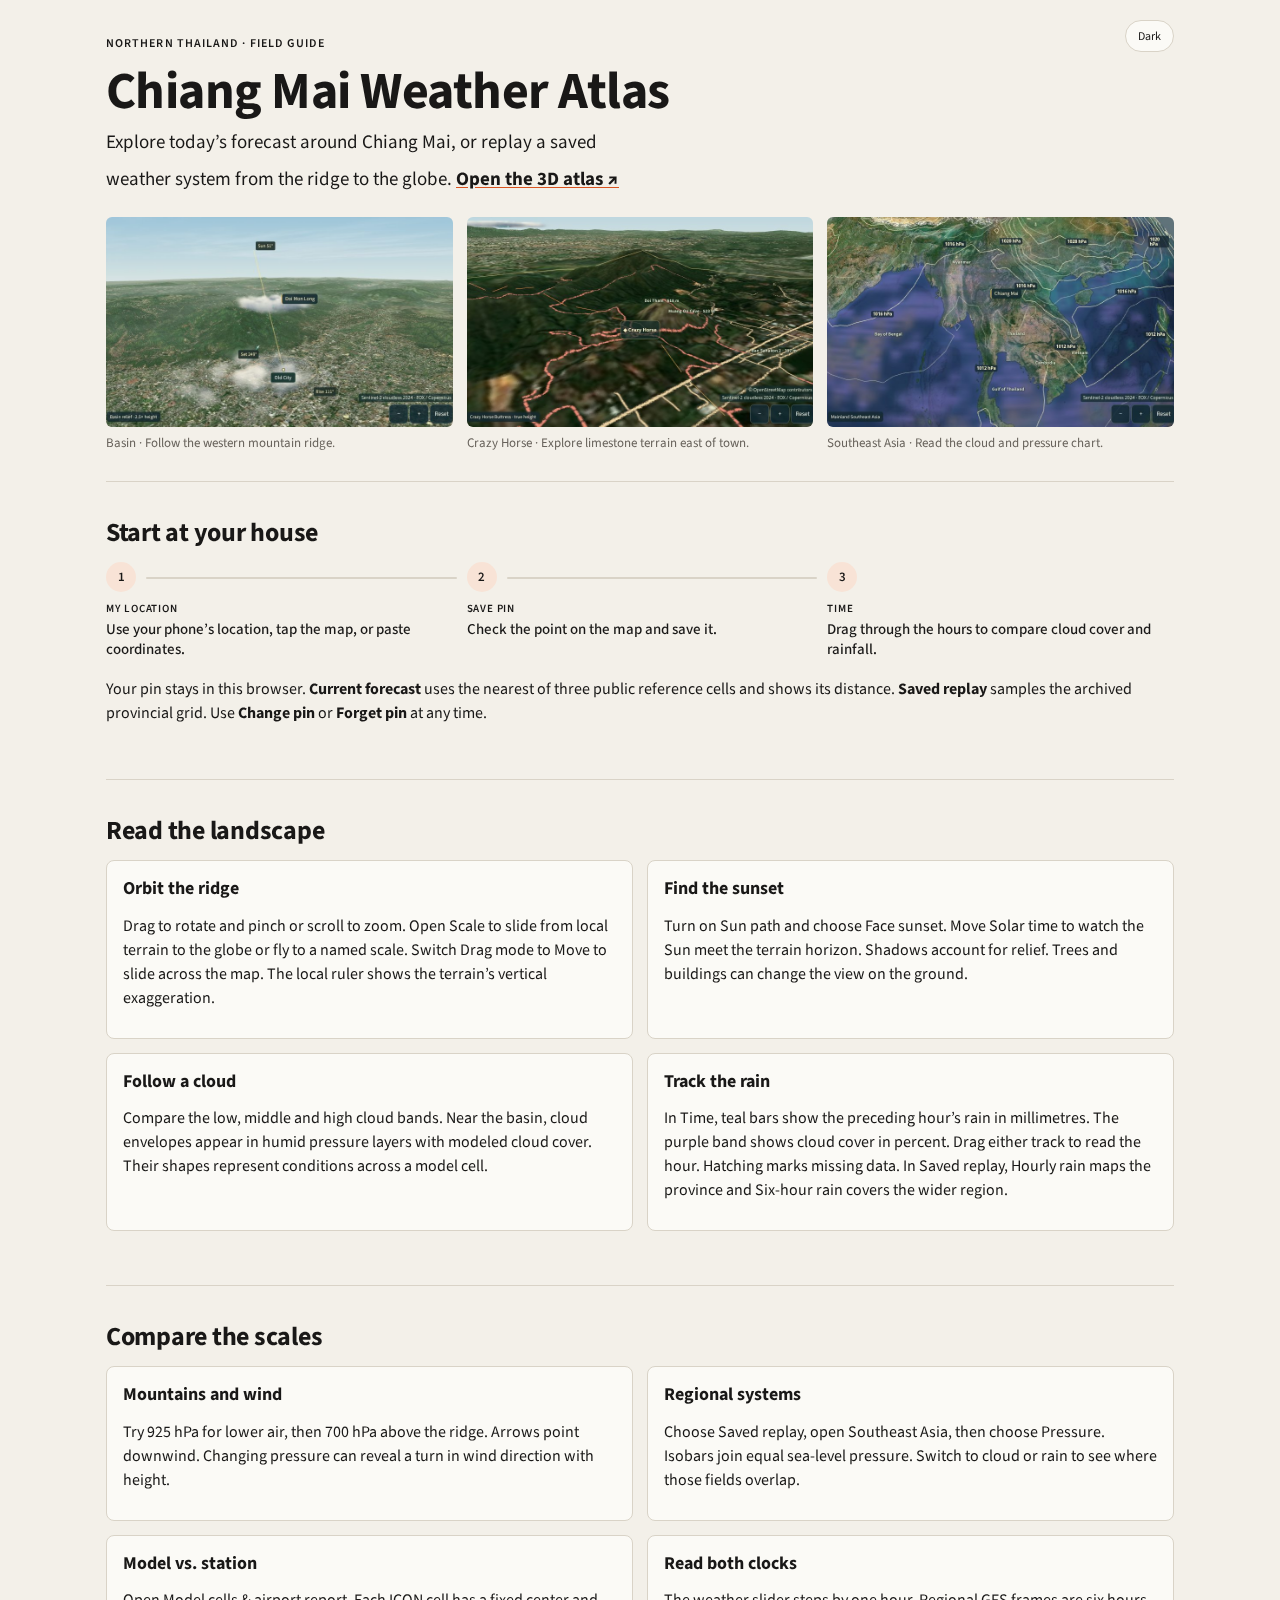
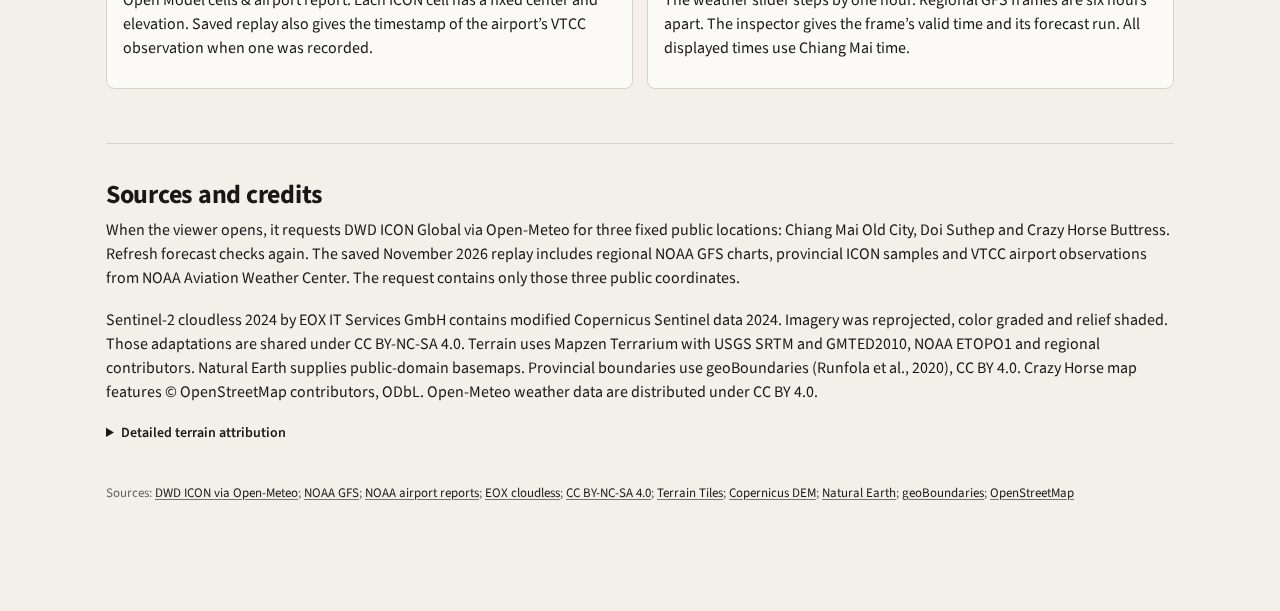
==== commit df25fcc1: "Fly or slide between map scales while keeping the selected location" ====
--- a/field-guide.html
+++ b/field-guide.html
@@ -181,11 +181,11 @@
 .gallery-pick-opt:has(input:checked){border-color:var(--good);background:var(--goods);color:var(--good)}
 .gallery-rec{font-size:13px;color:var(--mut);margin:8px 0 0}
 .gallery-pick-note{display:block;width:100%;margin-top:8px;background:var(--bg);color:var(--ink);border:1px solid var(--hair);border-radius:8px;padding:9px;font-size:14px;resize:vertical;min-height:44px;max-height:120px}
-</style><link rel="stylesheet" href="observatory/friends.css?v=c3d98288d8d1"></head><body data-page-theme="ink"><main class="wrap"><button type="button" class="theme-switch" aria-label="Switch to dark mode">Dark</button><header><p class="eyebrow">Northern Thailand · Field guide</p><h1>Chiang Mai Weather Atlas</h1><p class="verdict">Explore today’s forecast around Chiang Mai, or replay a saved weather system from the ridge to the globe. <a href="observatory.html" rel="noopener noreferrer">Open the 3D atlas ↗</a></p></header><div class="block images"><div class="image-grid" style="--image-min:270px"><figure><div class="image-box"><a href="observatory.html" rel="noopener noreferrer"><img class="fit-cover" src="observatory/guide-basin.jpg" alt="3D terrain of the Chiang Mai basin and western ridge" loading="lazy"></a></div><figcaption>Basin · Follow the western mountain ridge.</figcaption></figure><figure><div class="image-box"><a href="observatory.html?view=crag" rel="noopener noreferrer"><img class="fit-cover" src="observatory/guide-crag.jpg" alt="Oblique detail of Crazy Horse Buttress" loading="lazy"></a></div><figcaption>Crazy Horse · Explore limestone terrain east of town.</figcaption></figure><figure><div class="image-box"><a href="observatory.html?view=region&amp;weather=replay&amp;chart=composite" rel="noopener noreferrer"><img class="fit-cover" src="observatory/guide-region.jpg" alt="Regional map across mainland Southeast Asia" loading="lazy"></a></div><figcaption>Southeast Asia · Read the cloud and pressure chart.</figcaption></figure></div></div>
+</style><link rel="stylesheet" href="observatory/friends.css?v=a6f623b32f77"></head><body data-page-theme="ink"><main class="wrap"><button type="button" class="theme-switch" aria-label="Switch to dark mode">Dark</button><header><p class="eyebrow">Northern Thailand · Field guide</p><h1>Chiang Mai Weather Atlas</h1><p class="verdict">Explore today’s forecast around Chiang Mai, or replay a saved weather system from the ridge to the globe. <a href="observatory.html" rel="noopener noreferrer">Open the 3D atlas ↗</a></p></header><div class="block images"><div class="image-grid" style="--image-min:270px"><figure><div class="image-box"><a href="observatory.html" rel="noopener noreferrer"><img class="fit-cover" src="observatory/guide-basin.jpg" alt="3D terrain of the Chiang Mai basin and western ridge" loading="lazy"></a></div><figcaption>Basin · Follow the western mountain ridge.</figcaption></figure><figure><div class="image-box"><a href="observatory.html?view=crag" rel="noopener noreferrer"><img class="fit-cover" src="observatory/guide-crag.jpg" alt="Oblique detail of Crazy Horse Buttress" loading="lazy"></a></div><figcaption>Crazy Horse · Explore limestone terrain east of town.</figcaption></figure><figure><div class="image-box"><a href="observatory.html?view=region&amp;weather=replay&amp;chart=composite" rel="noopener noreferrer"><img class="fit-cover" src="observatory/guide-region.jpg" alt="Regional map across mainland Southeast Asia" loading="lazy"></a></div><figcaption>Southeast Asia · Read the cloud and pressure chart.</figcaption></figure></div></div>
 <section class="block section"><h2>Start at your house</h2><div class="block flow"><ol class="flow-row"><li class="node tone-accent"><span class="step">1</span><span class="body"><span class="k">My location</span><span class="v">Use your phone’s location, tap the map, or paste coordinates.</span></span></li><li class="node tone-accent"><span class="step">2</span><span class="body"><span class="k">Save pin</span><span class="v">Check the point on the map and save it.</span></span></li><li class="node tone-accent"><span class="step">3</span><span class="body"><span class="k">Time</span><span class="v">Drag through the hours to compare cloud cover and rainfall.</span></span></li></ol></div>
 <div class="block text"><div class="tone-accent size-normal"><p class="">Your pin stays in this browser. <b>Current forecast</b> uses the nearest of three public reference cells and shows its distance. <b>Saved replay</b> samples the archived provincial grid. Use <b>Change pin</b> or <b>Forget pin</b> at any time.</p></div></div>
 </section>
-<section class="block section"><h2>Read the landscape</h2><div class="block cards"><div class="card-grid compact cols-2"><article class="card"><div class="chead"><h3>Orbit the ridge</h3><div class="meta"></div></div><p class="">Drag to rotate and scroll or pinch to zoom. Switch Drag mode to Move to slide across the map. At local scale the ruler shows the terrain’s vertical exaggeration.</p></article><article class="card"><div class="chead"><h3>Find the sunset</h3><div class="meta"></div></div><p class="">Turn on Sun path and choose Face sunset. Move Solar time to watch the Sun meet the terrain horizon. Shadows account for relief. Trees and buildings can change the view on the ground.</p></article><article class="card"><div class="chead"><h3>Follow a cloud</h3><div class="meta"></div></div><p class="">Compare the low, middle and high cloud bands. Near the basin, cloud envelopes appear in humid pressure layers with modeled cloud cover. Their shapes represent conditions across a model cell.</p></article><article class="card"><div class="chead"><h3>Track the rain</h3><div class="meta"></div></div><p class="">In Time, teal bars show the preceding hour’s rain in millimetres. The purple band shows cloud cover in percent. Drag either track to read the hour. Hatching marks missing data. In Saved replay, Hourly rain maps the province and Six-hour rain covers the wider region.</p></article></div></div>
+<section class="block section"><h2>Read the landscape</h2><div class="block cards"><div class="card-grid compact cols-2"><article class="card"><div class="chead"><h3>Orbit the ridge</h3><div class="meta"></div></div><p class="">Drag to rotate and pinch or scroll to zoom. Open Scale to slide from local terrain to the globe or fly to a named scale. Switch Drag mode to Move to slide across the map. The local ruler shows the terrain’s vertical exaggeration.</p></article><article class="card"><div class="chead"><h3>Find the sunset</h3><div class="meta"></div></div><p class="">Turn on Sun path and choose Face sunset. Move Solar time to watch the Sun meet the terrain horizon. Shadows account for relief. Trees and buildings can change the view on the ground.</p></article><article class="card"><div class="chead"><h3>Follow a cloud</h3><div class="meta"></div></div><p class="">Compare the low, middle and high cloud bands. Near the basin, cloud envelopes appear in humid pressure layers with modeled cloud cover. Their shapes represent conditions across a model cell.</p></article><article class="card"><div class="chead"><h3>Track the rain</h3><div class="meta"></div></div><p class="">In Time, teal bars show the preceding hour’s rain in millimetres. The purple band shows cloud cover in percent. Drag either track to read the hour. Hatching marks missing data. In Saved replay, Hourly rain maps the province and Six-hour rain covers the wider region.</p></article></div></div>
 </section>
 <section class="block section"><h2>Compare the scales</h2><div class="block cards"><div class="card-grid compact cols-2"><article class="card"><div class="chead"><h3>Mountains and wind</h3><div class="meta"></div></div><p class="">Try 925 hPa for lower air, then 700 hPa above the ridge. Arrows point downwind. Changing pressure can reveal a turn in wind direction with height.</p></article><article class="card"><div class="chead"><h3>Regional systems</h3><div class="meta"></div></div><p class="">Choose Saved replay, open Southeast Asia, then choose Pressure. Isobars join equal sea-level pressure. Switch to cloud or rain to see where those fields overlap.</p></article><article class="card"><div class="chead"><h3>Model vs. station</h3><div class="meta"></div></div><p class="">Open Model cells &amp; airport report. Each ICON cell has a fixed center and elevation. Saved replay also gives the timestamp of the airport’s VTCC observation when one was recorded.</p></article><article class="card"><div class="chead"><h3>Read both clocks</h3><div class="meta"></div></div><p class="">The weather slider steps by one hour. Regional GFS frames are six hours apart. The inspector gives the frame’s valid time and its forecast run. All displayed times use Chiang Mai time.</p></article></div></div>
 </section>
--- a/observatory/friends.css
+++ b/observatory/friends.css
@@ -197,6 +197,75 @@
   #map-weather{display:block;color:#dce7d8;font-size:.77rem;font-weight:560}
 }
 @media(max-width:840px),(max-height:520px) and (pointer:coarse){
-  .explorer[data-sheet-open] :is(#map-time,#map-weather){display:none}
+  .explorer:is([data-sheet-open],[data-scale-open]) :is(#map-time,#map-weather){display:none}
   #weather-track{margin-top:.4rem}
 }
+
+#scale-control{
+  --scale-progress:6%;position:absolute;left:10px;top:10px;z-index:3;
+  max-width:calc(100% - 20px);font-family:var(--font);line-height:1.2;color:#f3f2df;
+}
+#scale-trigger,#scale-popover{
+  background:#192c2a;border:1px solid #788b7d;box-shadow:0 2px 10px #07171442;color:#f2f1e2;
+}
+#scale-trigger{
+  display:flex;align-items:center;gap:.38rem;min-height:44px;padding:.4rem .63rem;border-radius:10px;
+  font:560 .85rem/1.12 var(--font);text-align:left;
+}
+#scale-trigger>.atlas-icon{width:1.12rem;height:1.12rem;color:#ead7a5}
+#scale-trigger>span{color:#c1cfc4}
+#scale-trigger strong{font-weight:650}
+#scale-trigger>.scale-chevron{width:.78rem;height:.78rem;color:#d5dfd4;stroke-width:2}
+#scale-trigger[aria-expanded=true]>.scale-chevron{transform:rotate(180deg)}
+#scale-trigger:focus-visible,#scale-popover :focus-visible{outline:3px solid #f6d28c;outline-offset:-3px}
+#scale-popover{
+  position:absolute;left:0;top:calc(100% + 4px);width:min(20.75rem,calc(100vw - 24px));border-radius:12px;
+  padding:.3rem .38rem .38rem;color-scheme:dark;container-type:inline-size;
+}
+.scale-rail{padding:0 .48rem}
+#map-scale{
+  display:block;width:100%;height:44px;padding:0;margin:0;appearance:none;-webkit-appearance:none;
+  background:transparent;cursor:ew-resize;touch-action:pan-y;accent-color:#edd5a0;
+}
+#map-scale::-webkit-slider-runnable-track{
+  height:5px;border-radius:5px;background:linear-gradient(to right,#edd5a0 var(--scale-progress),#61756a var(--scale-progress));
+}
+#map-scale::-moz-range-track{
+  height:5px;border-radius:5px;background:linear-gradient(to right,#edd5a0 var(--scale-progress),#61756a var(--scale-progress));
+}
+#map-scale::-webkit-slider-thumb{
+  width:20px;height:20px;margin-top:-7.5px;appearance:none;-webkit-appearance:none;border:2px solid #fae5b4;
+  border-radius:50%;background:#345245;box-shadow:0 0 0 2px #192c2a;
+}
+#map-scale::-moz-range-thumb{
+  width:16px;height:16px;border:2px solid #fae5b4;border-radius:50%;background:#345245;box-shadow:0 0 0 2px #192c2a;
+}
+.scale-stops{display:grid;grid-template-columns:repeat(4,minmax(0,1fr));gap:3px}
+#scale-popover button{
+  min-height:44px;min-width:0;padding:.25rem .1rem;border:1px solid #4f6458;border-radius:6px;
+  color:#dfe7d9;background:#243b34;font:580 .8rem/1.12 var(--font);overflow-wrap:anywhere;
+}
+#scale-popover button[aria-pressed=true]{background:#3a5342;border-color:#99ad8a;color:#f8e8b7}
+@media(max-width:840px),(max-height:520px) and (pointer:coarse){
+  #scale-control{left:var(--left);top:calc(var(--top) + var(--mast-height) + 5px)}
+  #scale-popover{width:min(20.75rem,calc(100vw - var(--left) - var(--right)));max-height:calc(100dvh - var(--console-top) - var(--top) - var(--mast-height) - 58px);overflow:auto;overscroll-behavior:contain}
+  .explorer[data-sheet-open] #scale-control{visibility:hidden}
+}
+@media(max-height:520px) and (min-aspect-ratio:13/10) and (max-width:840px),(max-height:520px) and (min-aspect-ratio:13/10) and (pointer:coarse){
+  #scale-popover{max-height:calc(100dvh - var(--top) - var(--mast-height) - var(--bottom) - 56px);width:min(20.75rem,calc(100vw - var(--left) - var(--right) - var(--console-width) - 8px))}
+}
+@container (max-width:16.8rem){
+  .scale-stops{grid-template-columns:repeat(2,minmax(0,1fr))}
+}
+@media(forced-colors:active){
+  #map-scale{appearance:auto}
+  #map-scale::-webkit-slider-thumb{appearance:auto}
+}
+@media(max-width:390px) and (max-height:620px) and (orientation:portrait){
+  .explorer[data-scale-open] #orbit .aw .aw-btm{display:flex}
+  .explorer[data-scale-open] #orbit .aw-btm button{border:0;border-inline-start:1px solid var(--hud-line)}
+  .explorer[data-scale-open] #orbit .aw-btm button:first-child{border:0}
+  .explorer[data-scale-open] #orbit .aw .aw-ruler{max-width:calc(100% - var(--left) - var(--right) - 145px)}
+  .explorer[data-scale-open] #orbit .aw .aw-credit{bottom:calc(var(--console-top) + 58px)}
+  .explorer[data-scale-open] #orbit .aw .aw-credit[style]{bottom:calc(var(--console-top) + 58px + 1.1rem)!important}
+}
